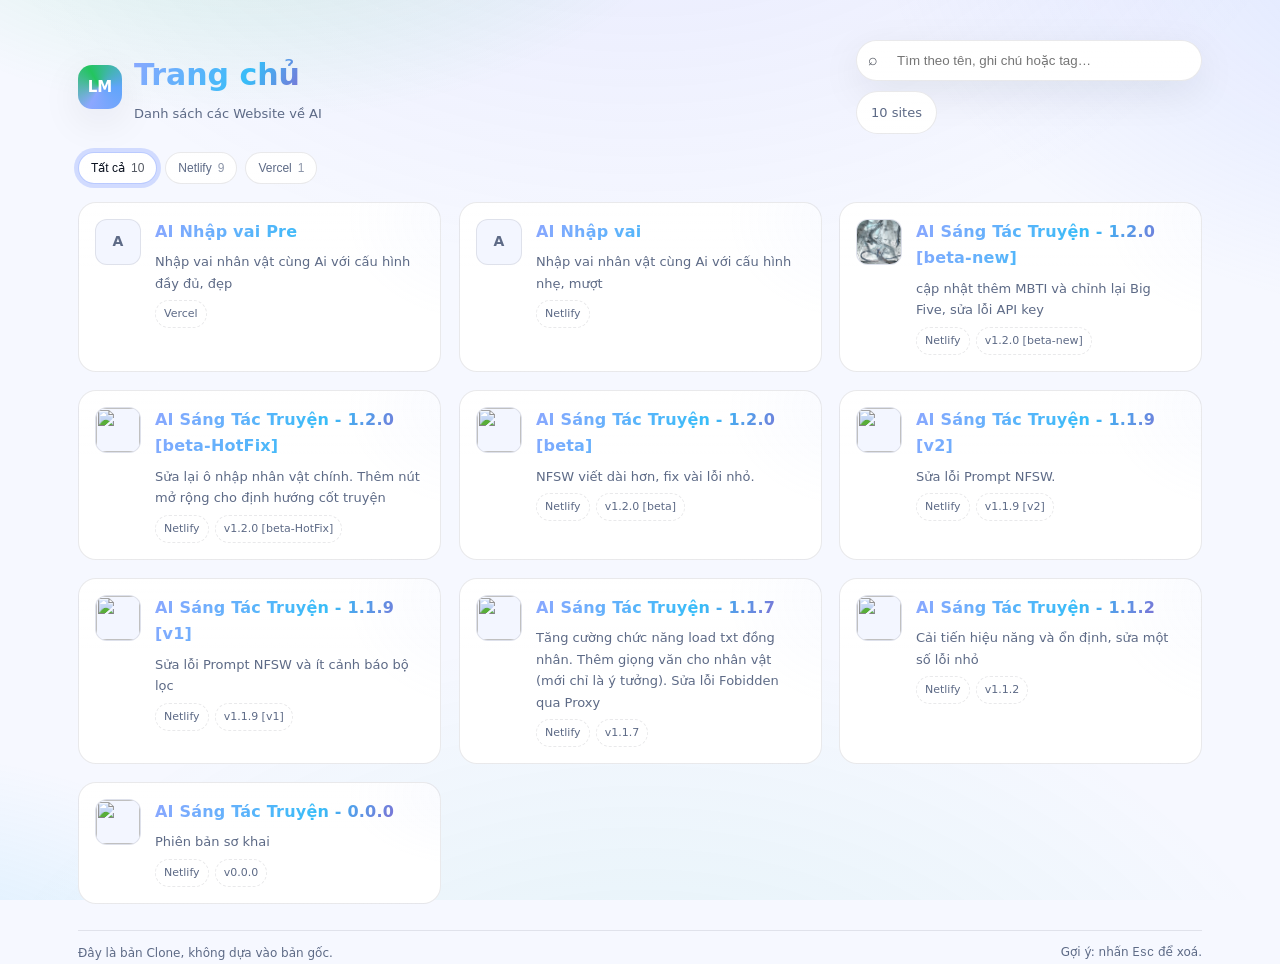
==== index.html @ 20a3efef "up" ====
<!doctype html>
<html lang="vi">

<head>
  <meta charset="utf-8" />
  <meta name="viewport" content="width=device-width,initial-scale=1" />
  <title>Tổng hợp AI</title>
  <meta name="description" content="Danh sách AI" />
  <link id="site-favicon" rel="icon" href="./assets/favicon.png" type="image/png">
  <meta name="site-favicon" content="">
  <style>
    :root {
      --bg: #070812;
      --panel: #0c0f19;
      --panel-2: #121828;
      --text: #eaf0ff;
      --muted: #9fb0d0;
      --brand: #8ca7ff;
      --ring: rgba(140, 167, 255, .35);
      --card: #0a0f1a;
      --border: rgba(255, 255, 255, .08);
      --shadow: 0 12px 40px rgba(0, 0, 0, .55);
      --radius: 18px;
      --radius-sm: 12px;
      --gap: 18px;
      --font: ui-sans-serif, system-ui, -apple-system, Segoe UI, Roboto, "Helvetica Neue", Arial, "Noto Sans", "Liberation Sans", sans-serif;
      --mono: ui-monospace, SFMono-Regular, Menlo, Monaco, Consolas, "Liberation Mono", monospace;
      --grid: 300px;
      --nebula-1: radial-gradient(1100px 700px at 120% -10%, rgba(140, 167, 255, .18), transparent 60%);
      --nebula-2: radial-gradient(900px 600px at -10% 120%, rgba(56, 189, 248, .16), transparent 55%);
      --nebula-3: radial-gradient(800px 500px at 20% -20%, rgba(34, 197, 94, .14), transparent 60%);
    }

    @media (prefers-color-scheme: light) {
      :root {
        --bg: #f6f8ff;
        --panel: #ffffff;
        --panel-2: #f3f6ff;
        --text: #0b1220;
        --muted: #5d6a86;
        --card: #ffffff;
        --border: rgba(11, 18, 32, .09);
        --shadow: 0 12px 40px rgba(16, 24, 40, .08);
        --nebula-1: radial-gradient(1100px 700px at 120% -10%, rgba(140, 167, 255, .28), transparent 60%);
        --nebula-2: radial-gradient(900px 600px at -10% 120%, rgba(56, 189, 248, .22), transparent 55%);
        --nebula-3: radial-gradient(800px 500px at 20% -20%, rgba(34, 197, 94, .20), transparent 60%);
      }
    }

    * {
      box-sizing: border-box
    }

    html,
    body {
      height: 100%
    }

    body {
      margin: 0;
      font: 15px/1.65 var(--font);
      color: var(--text);
      background: var(--bg);
      overflow-x: hidden;
    }

    /* ======= Nebulae background ======= */
    .bg {
      position: fixed;
      inset: 0;
      z-index: -2;
      background:
        var(--nebula-1),
        var(--nebula-2),
        var(--nebula-3),
        radial-gradient(1200px 900px at 50% -30%, rgba(99, 102, 241, .12), transparent 60%),
        radial-gradient(1200px 900px at 50% 130%, rgba(20, 184, 166, .10), transparent 60%);
      animation: drift 26s ease-in-out infinite alternate;
      will-change: background-position;
    }

    @keyframes drift {
      0% {
        background-position: 0 0, 0 0, 0 0, 0 0, 0 0
      }

      100% {
        background-position: 30px -40px, -45px 30px, 25px 20px, 15px -15px, -20px 10px
      }
    }

    /* Subtle starfield canvas */
    canvas#nebula-canvas {
      position: fixed;
      inset: 0;
      z-index: -1;
      pointer-events: none;
      opacity: .5;
      /* có thể 0.4–0.6 */
      mix-blend-mode: screen;
      /* Không dùng blur/drop-shadow để tránh lag */
    }

    @media (prefers-reduced-motion: reduce) {
      .bg {
        animation: none
      }

      canvas#nebula-canvas {
        display: none
      }
    }

    .wrap {
      max-width: 1160px;
      margin: 40px auto;
      padding: 0 18px
    }

    header {
      display: flex;
      align-items: center;
      justify-content: space-between;
      gap: 16px;
      margin-bottom: 18px
    }

    .brand {
      display: flex;
      align-items: center;
      gap: 12px;
      text-decoration: none;
      color: inherit
    }

    .logo {
      width: 44px;
      height: 44px;
      border-radius: 14px;
      background:
        conic-gradient(from 210deg, #8ca7ff, #22c55e, #60a5fa, #8ca7ff);
      display: grid;
      place-items: center;
      color: #fff;
      font-weight: 800;
      box-shadow: var(--shadow);
    }

    h1 {
      margin: 0;
      font-size: clamp(20px, 3vw, 30px)
    }

    .sub {
      color: var(--muted);
      margin-top: 4px;
      font-size: 13px
    }

    .tools {
      display: flex;
      gap: 10px;
      flex-wrap: wrap;
      align-items: center
    }

    .search {
      position: relative;
      flex: 1 1 380px;
      min-width: 220px
    }

    .search input {
      width: 100%;
      padding: 12px 44px 12px 40px;
      border-radius: 999px;
      border: 1px solid var(--border);
      background: linear-gradient(180deg, rgba(255, 255, 255, .03), transparent), var(--panel);
      color: var(--text);
      outline: none;
      box-shadow: 0 1px 0 rgba(255, 255, 255, .03) inset, var(--shadow)
    }

    .search input:focus {
      border-color: var(--brand);
      box-shadow: 0 0 0 6px var(--ring), var(--shadow)
    }

    .search .ico {
      position: absolute;
      left: 12px;
      top: 50%;
      transform: translateY(-50%);
      opacity: .7;
      font-size: 16px;
      font-family: var(--mono)
    }

    .chip {
      padding: 10px 14px;
      border-radius: 999px;
      border: 1px solid var(--border);
      background: linear-gradient(180deg, rgba(255, 255, 255, .02), transparent), var(--panel);
      color: var(--muted);
      font-size: 13px;
      white-space: nowrap;
      backdrop-filter: blur(6px);
    }

    /* Tag filter bar */
    .tags {
      display: flex;
      gap: 8px;
      flex-wrap: wrap;
      margin-top: 8px
    }

    .tag {
      padding: 8px 12px;
      border-radius: 9999px;
      border: 1px solid var(--border);
      cursor: pointer;
      background: linear-gradient(180deg, rgba(255, 255, 255, .02), transparent), var(--panel);
      color: var(--muted);
      font-size: 12px;
      user-select: none;
      transition: all .18s;
    }

    .tag.active {
      color: var(--text);
      border-color: rgba(140, 167, 255, .6);
      box-shadow: 0 0 0 4px var(--ring)
    }

    .tag .count {
      opacity: .7;
      margin-left: 6px;
      font-variant-numeric: tabular-nums
    }

    .grid {
      display: grid;
      grid-template-columns: repeat(auto-fill, minmax(var(--grid), 1fr));
      gap: var(--gap);
      margin-top: 18px
    }

    .card {
      position: relative;
      display: flex;
      gap: 14px;
      align-items: flex-start;
      padding: 16px;
      text-decoration: none;
      color: inherit;
      cursor: pointer;
      background:
        linear-gradient(180deg, rgba(255, 255, 255, .03), transparent 40%),
        radial-gradient(60% 100% at 110% 10%, rgba(140, 167, 255, .06), transparent 60%),
        var(--card);
      border: 1px solid var(--border);
      border-radius: var(--radius);
      box-shadow: none;
      transition: transform .18s, box-shadow .18s, border-color .18s;
      overflow: hidden;
      will-change: transform;
    }

    .card:hover {
      transform: translateY(-4px) scale(1.012);
      border-color: rgba(140, 167, 255, .5);
      box-shadow: var(--shadow)
    }

    .card:focus-visible {
      outline: none;
      box-shadow: 0 0 0 8px var(--ring), var(--shadow)
    }

    .card::before {
      content: "";
      position: absolute;
      inset: -1px;
      border-radius: calc(var(--radius)+1px);
      padding: 1px;
      background: linear-gradient(120deg, rgba(140, 167, 255, .6), rgba(34, 197, 94, .4), rgba(99, 102, 241, .5)) border-box;
      -webkit-mask: linear-gradient(#000 0 0) padding-box, linear-gradient(#000 0 0);
      -webkit-mask-composite: xor;
      mask-composite: exclude;
      opacity: 0;
      transition: opacity .25s
    }

    .card:hover::before {
      opacity: .55
    }

    .fav {
      width: 46px;
      height: 46px;
      border-radius: 12px;
      background: var(--panel-2);
      display: grid;
      place-items: center;
      flex: 0 0 auto;
      overflow: hidden;
      border: 1px solid var(--border)
    }

    .fav img {
      width: 100%;
      height: 100%;
      object-fit: cover;
      display: block
    }

    .fav .placeholder {
      font-weight: 800;
      font-size: 14px;
      color: var(--muted)
    }

    .meta {
      flex: 1;
      min-width: 0
    }

    .title {
      margin: 0 0 6px 0;
      font-size: 16px;
      font-weight: 800;
      letter-spacing: .2px
    }

    .title mark {
      background: transparent;
      color: inherit;
      position: relative
    }

    .title mark::after {
      content: "";
      position: absolute;
      left: 0;
      right: 0;
      bottom: 2px;
      height: 10px;
      border-radius: 6px;
      background: rgba(140, 167, 255, .22);
      z-index: -1
    }

    .note {
      font-size: 13px;
      color: var(--muted);
      margin-bottom: 6px
    }

    .badges {
      display: flex;
      gap: 6px;
      flex-wrap: wrap
    }

    .badge {
      font-size: 11px;
      color: var(--muted);
      border: 1px dashed var(--border);
      padding: 4px 8px;
      border-radius: 999px
    }

    .nebula-text {
      background: linear-gradient(120deg, #8ca7ff, #38bdf8, #c522af, #60a5fa, #8ca7ff);
      background-size: 240% 240%;
      -webkit-background-clip: text;
      -webkit-text-fill-color: transparent;
      animation: nebulaShift 10s ease-in-out infinite alternate;
      /* chậm hơn */
    }

    @media (prefers-reduced-motion: reduce) {
      .nebula-text {
        animation: none;
      }
    }

    @keyframes nebulaShift {
      0% {
        background-position: 0% 50%;
      }

      50% {
        background-position: 100% 50%;
      }

      100% {
        background-position: 0% 50%;
      }
    }

    .actions {
      display: flex;
      gap: 8px;
      margin-left: auto;
      flex: 0 0 auto
    }

    .btn {
      display: inline-grid;
      place-items: center;
      width: 30px;
      height: 30px;
      border-radius: 10px;
      border: 1px solid var(--border);
      background: var(--panel);
      cursor: pointer;
      transition: all .18s;
      color: var(--muted)
    }

    .btn:hover {
      border-color: rgba(140, 167, 255, .5);
      color: var(--text)
    }

    .footer {
      margin-top: 26px;
      padding-top: 12px;
      display: flex;
      justify-content: space-between;
      align-items: center;
      gap: 10px;
      color: var(--muted);
      font-size: 12px;
      border-top: 1px solid var(--border)
    }

    #raw-links {
      display: none
    }

    .empty {
      text-align: center;
      color: var(--muted);
      padding: 40px 10px;
      border: 1px dashed var(--border);
      border-radius: var(--radius-sm);
      display: none
    }

    a,
    button,
    input {
      -webkit-tap-highlight-color: transparent
    }
  </style>
</head>

<body>
  <!-- Nebulae background -->
  <div class="bg" aria-hidden="true"></div>
  <canvas id="nebula-canvas" aria-hidden="true"></canvas>

  <div class="wrap">
    <header>
      <a class="brand" href="#" aria-label="Trang chủ" data-icon="https://i.postimg.cc/6p7L5CDs/main.png">
        <div class="logo" aria-hidden="true">AI</div>
        <div>
          <h1 class="nebula-text">Trang chủ</h1>
          <div class="sub">Danh sách các Website về AI</div>
        </div>
      </a>
      <div style="flex:1"></div>
      <div class="tools">
        <div class="search">
          <span class="ico">⌕</span>
          <input id="q" type="search" placeholder="Tìm theo tên, ghi chú hoặc tag…" autocomplete="off" />
        </div>
        <div class="chip" id="count">0 site</div>
      </div>
    </header>

    <div class="tags" id="tagbar" aria-label="Bộ lọc theo tag"></div>

    <section id="cards" class="grid" aria-live="polite"></section>
    <div id="empty" class="empty">Không tìm thấy kết quả phù hợp.</div>

    <div class="footer">
      <div>Đây là bản Clone, không dựa vào bản gốc.</div>
      <div>Gợi ý: nhấn <span style="font-family:var(--mono)">Esc</span> để xoá.</div>
    </div>

    <!-- NGUỒN DỮ LIỆU: thêm link tại đây. Ghi chú tùy chỉnh bằng data-note -->
    <ul id="raw-links">
      <li>
        <a href="./offline_sites/role-verse.vercel.app/role-verse.vercel.app/index.html"
          data-note="Nhập vai nhân vật cùng Ai với cấu hình đầy đủ, đẹp"
          data-icon="https://i.postimg.cc/Rh4Fr0rx/z6715421803152-da37eaa2f76944a1397bb679b27802dc.jpg">
          AI Nhập vai Pre
        </a>
      </li>
      <li>
        <a href="./offline_sites/role-verse-lite-chester.netlify.app/role-verse-lite-chester.netlify.app/index.html"
          data-note="Nhập vai nhân vật cùng Ai với cấu hình nhẹ, mượt"
          data-icon="https://i.postimg.cc/Rh4Fr0rx/z6715421803152-da37eaa2f76944a1397bb679b27802dc.jpg">
          AI Nhập vai
        </a>
      </li>
      <li>
        <a href="./offline_sites/[1.2.0-beta-new].ai-sang-tac-truyen-120beta.netlify.app/ai-sang-tac-truyen-120beta.netlify.app/index.html"
          data-note="cập nhật thêm MBTI và chỉnh lại Big Five, sửa lỗi API key"
          data-icon="./offline_sites/[1.2.0-beta-new].ai-sang-tac-truyen-120beta.netlify.app/ntk918.github.io/my-images/dragon_light.webp">
          AI Sáng Tác Truyện - 1.2.0 [beta-new]
        </a>
      </li>
      <li>
        <a href="./offline_sites/[1.2.0-beta-fix].ai-sang-tac-truyen-120beta.netlify.app/ai-sang-tac-truyen-120beta.netlify.app/index.html"
          data-note="Sửa lại ô nhập nhân vật chính. Thêm nút mở rộng cho định hướng cốt truyện"
          data-icon="./offline_sites/[1.2.0-beta-fix].ai-sang-tac-truyen-120beta.netlify.app/ntk918.github.io/my-images/dragon_light.webp">
          AI Sáng Tác Truyện - 1.2.0 [beta-HotFix]
        </a>
      </li>
      <li>
        <a href="./offline_sites/[1.2.0-beta].ai-sang-tac-truyen-120beta.netlify.app/ai-sang-tac-truyen-120beta.netlify.app/index.html"
          data-note="NFSW viết dài hơn, fix vài lỗi nhỏ."
          data-icon="./offline_sites/[1.2.0-beta].ai-sang-tac-truyen-120beta.netlify.app/ntk918.github.io/my-images/dragon_light.webp">
          AI Sáng Tác Truyện - 1.2.0 [beta]
        </a>
      </li>
      <li>
        <a href="./offline_sites/[1.1.9.v2].ai-sang-tac-truyen.netlify.app/ai-sang-tac-truyen.netlify.app/index.html"
          data-note="Sửa lỗi Prompt NFSW."
          data-icon="./offline_sites/[1.1.9.v2].ai-sang-tac-truyen.netlify.app/ntk918.github.io/my-images/dragon_light.webp">
          AI Sáng Tác Truyện - 1.1.9 [v2]
        </a>
      </li>
      <li>
        <a href="./offline_sites/[1.1.9.v1].ai-sang-tac-truyen-v1.netlify.app/ai-sang-tac-truyen-v1.netlify.app/index.html"
          data-note="Sửa lỗi Prompt NFSW và ít cảnh báo bộ lọc"
          data-icon="./offline_sites/[1.1.9.v1].ai-sang-tac-truyen-v1.netlify.app/ntk918.github.io/my-images/dragon_light.webp">
          AI Sáng Tác Truyện - 1.1.9 [v1]
        </a>
      </li>
      <li>
        <a href="./offline_sites/[1.1.7].ai-sang-tac-truyen-ver117.netlify.app/ai-sang-tac-truyen-ver117.netlify.app/index.html"
          data-note="Tăng cường chức năng load txt đồng nhân. Thêm giọng văn cho nhân vật (mới chỉ là ý tưởng). Sửa lỗi Fobidden qua Proxy"
          data-icon="./offline_sites/[1.1.7].ai-sang-tac-truyen-ver117.netlify.app/ntk918.github.io/my-images/dragon_light.webp">
          AI Sáng Tác Truyện - 1.1.7
        </a>
      </li>
      <li>
        <a href="./offline_sites/[1.1.2].ai-sang-tac-truyen-ver-cu.netlify.app/ai-sang-tac-truyen-ver-cu.netlify.app/index.html"
          data-note="Cải tiến hiệu năng và ổn định, sửa một số lỗi nhỏ"
          data-icon="./offline_sites/[1.1.2].ai-sang-tac-truyen-ver-cu.netlify.app/ntk918.github.io/my-images/dragon_light.webp">
          AI Sáng Tác Truyện - 1.1.2
        </a>
      </li>
      <li>
        <a href="./offline_sites/[0.0.0].ai-sang-tac-truyen-ver000.netlify.app/ai-sang-tac-truyen-ver000.netlify.app/index.html"
          data-note="Phiên bản sơ khai"
          data-icon="./offline_sites/[0.0.0].ai-sang-tac-truyen-ver000.netlify.app/ntk918.github.io/my-images/dragon_light.webp">
          AI Sáng Tác Truyện - 0.0.0
        </a>
      </li>
    </ul>
  </div>

  <script>
    (function () {
      const $ = (s, d = document) => d.querySelector(s);
      const $$ = (s, d = document) => Array.from(d.querySelectorAll(s));
      const raw = $$('#raw-links a');
      const cards = $('#cards');
      const q = $('#q');
      const chip = $('#count');
      const empty = $('#empty');
      const tagbar = $('#tagbar');

      // ===== Starfield (ultra-light, fade in/out + respawn) =====
      const canvas = document.getElementById('nebula-canvas');
      const ctx = canvas.getContext('2d', { alpha: true });

      // Tùy chỉnh nhanh
      const STAR_MAX_COUNT = 70;         // tổng số sao (40–100 là hợp lý)
      const TARGET_FPS = 30;             // throttling về ~30fps
      const DPR_CLAMP = 1.0;             // để 1.0 cho nhẹ; tăng 1.5–2.0 nếu muốn sắc nét hơn
      const LIFE_MIN = 2.2;              // giây
      const LIFE_MAX = 5.0;              // giây
      const R_MIN = 0.4;                 // bán kính
      const R_MAX = 1.1;
      const TWINKLE_MIN = 0.3;           // biên độ nhấp nháy (0..1)
      const TWINKLE_MAX = 0.65;
      const MOVE_SPEED = 0.02;           // px/ms (rất nhỏ để gần như đứng yên)

      let stars = [];
      let rafId = null;
      let lastTs = 0;
      let paused = false;

      function rand(a, b) { return a + Math.random() * (b - a); }

      function makeStar(w, h) {
        // khởi tạo 1 sao với vòng đời fade in/out
        const life = rand(LIFE_MIN, LIFE_MAX) * 1000; // ms
        return {
          x: Math.random() * w,
          y: Math.random() * h,
          r: rand(R_MIN, R_MAX),
          // twinkle: modulate alpha nhẹ nhàng
          twA: rand(TWINKLE_MIN, TWINKLE_MAX),
          twW: rand(0.0012, 0.0024),   // tần số nhấp nháy (rad/ms)
          twP: Math.random() * Math.PI * 2, // pha ban đầu
          // life cycle
          t: rand(0, life), // tiến độ ngẫu nhiên để không đồng bộ
          life,
          // chuyển động rất chậm để tạo cảm giác hô hấp
          vx: rand(-MOVE_SPEED, MOVE_SPEED),
          vy: rand(-MOVE_SPEED, MOVE_SPEED),
        };
      }
      function resizeCanvas() {
        const dpr = Math.min(DPR_CLAMP, (window.devicePixelRatio || 1));
        const w = Math.floor(innerWidth);
        const h = Math.floor(innerHeight);
        canvas.width = Math.max(1, Math.floor(w * dpr));
        canvas.height = Math.max(1, Math.floor(h * dpr));
        canvas.style.width = w + 'px';
        canvas.style.height = h + 'px';
        ctx.setTransform(dpr, 0, 0, dpr, 0, 0);

        // tái tạo dàn sao với số lượng dựa theo diện tích (nhưng clamp tối đa)
        const area = w * h;
        const target = Math.min(STAR_MAX_COUNT, Math.max(20, Math.round(area / 45000)));
        stars = Array.from({ length: target }, () => makeStar(w, h));
      }

      function drawFrame(ts) {
        if (paused) return;
        if (!lastTs) lastTs = ts;
        const dt = ts - lastTs;

        // throttling ~30 FPS
        if (dt < (1000 / TARGET_FPS)) {
          rafId = requestAnimationFrame(drawFrame);
          return;
        }
        lastTs = ts;

        const w = canvas.clientWidth || innerWidth;
        const h = canvas.clientHeight || innerHeight;

        // clear nhẹ
        ctx.clearRect(0, 0, w, h);

        // vẽ theo batch để tránh long loop blocking
        for (let i = 0; i < stars.length; i++) {
          const s = stars[i];

          // update vòng đời & twinkle
          s.t += dt;
          if (s.t >= s.life) {
            stars[i] = makeStar(w, h);       // respawn
            continue;
          }
          const life01 = s.t / s.life;       // 0..1
          // fade in 30% đầu, fade out 30% cuối
          let fade = 1.0;
          if (life01 < 0.3) fade = life01 / 0.3;
          else if (life01 > 0.7) fade = (1 - life01) / 0.3;

          // nhấp nháy nhẹ
          const tw = (Math.sin(s.twP + ts * s.twW) + 1) * 0.5; // 0..1
          const twMix = 0.6 + s.twA * (tw - 0.5);              // khoảng ~0.3..0.9

          // alpha tổng hợp (nhỏ để mờ, tránh gắt)
          const alpha = Math.max(0, Math.min(1, 0.18 + 0.65 * fade * twMix));
          ctx.globalAlpha = alpha;

          // update di chuyển chậm (wrap-around biên)
          s.x += s.vx * dt;
          s.y += s.vy * dt;
          if (s.x < -2) s.x = w + 2; else if (s.x > w + 2) s.x = -2;
          if (s.y < -2) s.y = h + 2; else if (s.y > h + 2) s.y = -2;

          // vẽ
          ctx.beginPath();
          ctx.arc(s.x, s.y, s.r, 0, Math.PI * 2);
          ctx.fillStyle = '#bcd3ff'; // giữ 1 màu để rẻ
          ctx.fill();
        }

        ctx.globalAlpha = 1;
        rafId = requestAnimationFrame(drawFrame);
      }

      // pause khi tab ẩn để tiết kiệm CPU/GPU
      document.addEventListener('visibilitychange', () => {
        if (document.hidden) {
          paused = true;
          if (rafId) cancelAnimationFrame(rafId);
          rafId = null;
        } else {
          paused = false;
          lastTs = 0;
          rafId = requestAnimationFrame(drawFrame);
        }
      });

      // tôn trọng reduce-motion: vẽ tĩnh 1 frame
      const prefersReduced = window.matchMedia && window.matchMedia('(prefers-reduced-motion: reduce)').matches;

      resizeCanvas();
      window.addEventListener('resize', resizeCanvas, { passive: true });

      if (!prefersReduced) {
        rafId = requestAnimationFrame(drawFrame);
      } else {
        // chỉ render 1 lần tĩnh
        const w = canvas.clientWidth || innerWidth;
        const h = canvas.clientHeight || innerHeight;
        ctx.clearRect(0, 0, w, h);
        for (const s of stars) {
          ctx.globalAlpha = 0.25;
          ctx.beginPath();
          ctx.arc(s.x, s.y, s.r, 0, Math.PI * 2);
          ctx.fillStyle = '#bcd3ff';
          ctx.fill();
        }
        ctx.globalAlpha = 1;
      }

      // ===== Utilities =====
      const norm = s => (s || '').toLowerCase().normalize('NFKD').replace(/[\u0300-\u036f]/g, '');
      const LS_KEY = 'nebulae_notes_v1';

      const notesStore = {
        _map: (() => { try { return JSON.parse(localStorage.getItem(LS_KEY) || '{}'); } catch { return {}; } })(),
        get(href, fallback) { return this._map[href] ?? fallback ?? ''; },
        set(href, note) { this._map[href] = note; localStorage.setItem(LS_KEY, JSON.stringify(this._map)); }
      };

      const makeLetterIcon = letter => {
        const div = document.createElement('div');
        div.className = 'placeholder';
        div.textContent = (letter || '★').toUpperCase();
        return div;
      };

      function guessFavicon(href) {
        try {
          const u = new URL(href, location.href);
          // strip index.html and keep folder
          let p = u.pathname.replace(/index\.html?$/i, '');
          if (!p.endsWith('/')) p += '/';
          // Look for favicon.ico within the same snapshot folder
          return p + 'favicon.ico';
        } catch (e) { return null; }
      }

      function extractVersion(title) {
        const m = title.match(/-\s*([0-9]+(?:\.[0-9]+)*)(?:\s*(\[[^\]]+\]))?$/);
        if (!m) return null;
        return m[1] + (m[2] ? ' ' + m[2] : '');
      }

      // ===== Build data =====
      const data = raw.map((a, i) => {
        const href = a.getAttribute('href');
        const title = (a.textContent || '').trim().replace(/\s+/g, ' ');
        const noteDefault = a.getAttribute('data-note') || '';
        const note = notesStore.get(href, noteDefault);
        const ver = extractVersion(title);
        const icon = a.getAttribute('data-icon') || '';
        const tags = [];
        if (/netlify/i.test(href) || /netlify/i.test(title)) tags.push('Netlify');
        if (/github/i.test(href)) tags.push('GitHub Pages');
        if (/vercel/i.test(href)) tags.push('Vercel');
        if (ver) tags.push('v' + ver.replace(/^v/i, ''));

        const titleNorm = norm(title);
        const noteNorm = norm(note);
        const tagsNorm = tags.map(t => norm(t));

        return { href, title, note, tags, ver, icon, titleNorm, noteNorm, tagsNorm, idx: i };
      });

      // ===== Tag bar =====
      const allTags = Array.from(new Set(data.flatMap(d => d.tags))).sort((a, b) => a.localeCompare(b, 'vi'));
      let activeTag = null;

      // 👉 Chỉ dùng các provider, loại toàn bộ tag phiên bản (bắt đầu bằng "v" + số)
      const providerWhitelist = ['Netlify', 'GitHub Pages', 'Vercel'];
      let displayTags = allTags.filter(t => !/^v\d/i.test(t));                // bỏ version
      const whitelisted = displayTags.filter(t => providerWhitelist.includes(t));
      // nếu tìm được trong whitelist thì chỉ hiển thị whitelist; nếu không thì dùng displayTags (đã loại version)
      displayTags = whitelisted.length ? providerWhitelist.filter(p => whitelisted.includes(p)) : displayTags;

      function renderTags() {
        tagbar.innerHTML = '';
        const frag = document.createDocumentFragment();

        // Nút "Tất cả" — mặc định ACTIVE
        const btnAll = document.createElement('button');
        btnAll.type = 'button';
        btnAll.className = 'tag active';
        btnAll.textContent = 'Tất cả';
        const cAll = document.createElement('span'); cAll.className = 'count'; cAll.textContent = data.length;
        btnAll.appendChild(cAll);
        btnAll.addEventListener('click', () => {
          activeTag = null;
          // reset trạng thái active
          $$('.tag', tagbar).forEach(t => t.classList.remove('active'));
          btnAll.classList.add('active');
          applyFilter();
        });
        frag.appendChild(btnAll);

        // Chỉ render provider (đã loại version)
        displayTags.forEach(t => {
          const count = data.filter(d => d.tags.includes(t)).length;
          const el = document.createElement('button');
          el.type = 'button';
          el.className = 'tag';
          el.textContent = t;
          const c = document.createElement('span'); c.className = 'count'; c.textContent = count;
          el.appendChild(c);

          el.addEventListener('click', () => {
            if (activeTag === t) {
              // bấm lại cùng tag -> về "Tất cả"
              btnAll.click();
              return;
            }
            // chọn tag mới -> chỉ 1 tag active
            activeTag = t;
            $$('.tag', tagbar).forEach(x => x.classList.remove('active'));
            el.classList.add('active');
            applyFilter();
          });

          frag.appendChild(el);
        });

        tagbar.appendChild(frag);
      }
      renderTags();


      // ===== Render cards =====
      const lazyIcos = new IntersectionObserver(entries => {
        entries.forEach(e => {
          if (e.isIntersecting) {
            const img = e.target;
            img.src = img.dataset.src;
            lazyIcos.unobserve(img);
          }
        });
      }, { rootMargin: '200px' });

      function highlight(text, kw) {
        if (!kw) return text;
        const i = norm(text).indexOf(kw);
        if (i < 0) return text;
        const realSlice = (src, start, len) => {
          let cur = 0, out = '';
          for (const ch of src) {
            if (cur >= start && cur < start + len) out += ch;
            cur++;
            if (cur >= start + len) break;
          }
          return out;
        };
        // Approx fallback: just split by length (safe enough for most cases here)
        return text.slice(0, i) + '<mark>' + text.slice(i, i + kw.length) + '</mark>' + text.slice(i + kw.length);
      }
      function renderChunked(items, kw = '') {
        cards.innerHTML = '';
        if (!items.length) {
          empty.style.display = 'block'; chip.textContent = '0 site'; return;
        }
        empty.style.display = 'none';
        chip.textContent = items.length + (items.length > 1 ? ' sites' : ' site');

        const BATCH = 48;           // tuỳ ý 32–64
        let i = 0;
        function step() {
          const frag = document.createDocumentFragment();
          for (let c = 0; c < BATCH && i < items.length; c++, i++) {
            frag.appendChild(buildCard(items[i], kw)); // tách build DOM 1 card riêng
          }
          cards.appendChild(frag);
          if (i < items.length) requestAnimationFrame(step);
          else setupKeyboardNav(); // gọi lại khi xong
        }
        requestAnimationFrame(step);
      }

      function generateStaticPreview(src, w = 46, h = 46) {
        return new Promise((resolve, reject) => {
          const img = new Image();
          // Với file local cùng origin thì OK; nếu khác origin, có thể bỏ dòng dưới
          img.crossOrigin = 'anonymous';
          img.onload = () => {
            try {
              const canvas = document.createElement('canvas');
              canvas.width = w; canvas.height = h;
              const ctx = canvas.getContext('2d');
              // object-fit: cover
              const r = Math.max(w / img.naturalWidth, h / img.naturalHeight);
              const nw = img.naturalWidth * r, nh = img.naturalHeight * r;
              const dx = (w - nw) / 2, dy = (h - nh) / 2;
              ctx.clearRect(0, 0, w, h);
              ctx.drawImage(img, dx, dy, nw, nh);
              resolve(canvas.toDataURL('image/png'));
            } catch (e) { reject(e); }
          };
          img.onerror = reject;
          img.src = src;
        });
      }

      function buildCard(item, kw) {
        const card = document.createElement('a');
        card.className = 'card';
        card.href = item.href; card.rel = 'nofollow'; card.draggable = false;

        const fav = document.createElement('div');
        fav.className = 'fav';

        const ico = document.createElement('img');
        ico.alt = '';
        ico.decoding = 'async';
        ico.loading = 'lazy';

        // Nguồn icon: ưu tiên data-icon, fallback favicon snapshot
        const customIcon = item.icon || '';
        const guess = customIcon || guessFavicon(item.href) || '';

        // Nhận diện file có thể động
        const looksAnimated = /\.(gif|webp)$/i.test(guess);

        if (guess) {
          if (looksAnimated) {
            // Hiển thị tạm chữ cái trong lúc tạo thumbnail
            fav.appendChild(makeLetterIcon(item.title?.[0]));

            generateStaticPreview(guess, 46, 46)
              .then(staticUrl => {
                // Lúc này có thumbnail tĩnh, thay vào IMG
                fav.innerHTML = '';
                ico.src = staticUrl;
                ico.dataset.static = staticUrl;
                ico.dataset.animated = guess;
                fav.appendChild(ico);

                // Chỉ chạy động khi hover card
                card.addEventListener('mouseenter', () => {
                  if (ico.dataset.animated) ico.src = ico.dataset.animated;
                });
                card.addEventListener('mouseleave', () => {
                  if (ico.dataset.static) ico.src = ico.dataset.static;
                });
              })
              .catch(() => {
                // Nếu tạo thumbnail lỗi -> dùng ảnh gốc (có thể động)
                fav.innerHTML = '';
                ico.src = guess;
                fav.appendChild(ico);
              });
          } else {
            ico.src = guess;
            ico.onerror = () => {
              fav.innerHTML = '';
              fav.appendChild(makeLetterIcon(item.title?.[0]));
            };
            fav.appendChild(ico);
          }
        } else {
          fav.appendChild(makeLetterIcon(item.title?.[0]));
        }

        const meta = document.createElement('div'); meta.className = 'meta';
        const h = document.createElement('h3'); h.className = 'title nebula-text';
        h.innerHTML = highlight(item.title || 'Không tiêu đề', kw);

        const note = document.createElement('div'); note.className = 'note';
        if (item.note) note.textContent = item.note;

        const badges = document.createElement('div'); badges.className = 'badges';
        (item.tags || []).forEach(t => {
          const b = document.createElement('span'); b.className = 'badge'; b.textContent = t;
          badges.appendChild(b);
        });

        meta.appendChild(h);
        if (item.note) meta.appendChild(note);
        meta.appendChild(badges);

        card.appendChild(fav);
        card.appendChild(meta);
        return card;
      }

      function setupKeyboardNav() {
        const links = $$('#cards .card');
        let idx = -1;
        function focusAt(i) { if (i < 0 || i >= links.length) return; idx = i; links[idx].focus(); }
        cards.onkeydown = (e) => {
          if (e.key === 'ArrowDown') { e.preventDefault(); focusAt(Math.min(idx + 1, links.length - 1)); }
          if (e.key === 'ArrowUp') { e.preventDefault(); focusAt(Math.max(idx - 1, 0)); }
          if (e.key === 'Enter' && idx >= 0) { links[idx].click(); }
        };
      }
      function render(items, kw = '') {
        cards.innerHTML = '';
        if (!items.length) {
          empty.style.display = 'block';
          chip.textContent = '0 site';
          return;
        }
        empty.style.display = 'none';
        const frag = document.createDocumentFragment();

        items.forEach(item => {
          const card = document.createElement('a');
          card.className = 'card';
          card.href = item.href;
          card.rel = 'nofollow';
          card.draggable = false;

          const fav = document.createElement('div');
          fav.className = 'fav';
          const ico = document.createElement('img');
          ico.alt = '';
          ico.decoding = 'async';
          ico.loading = 'lazy';

          // Nếu có icon tùy chỉnh
          const customIcon = item.icon || '';
          const guess = customIcon || guessFavicon(item.href) || '';
          if (guess) {
            ico.src = guess;
            ico.onerror = () => {
              fav.innerHTML = '';
              fav.appendChild(makeLetterIcon(item.title?.[0]));
            };
            fav.appendChild(ico);
          } else {
            fav.appendChild(makeLetterIcon(item.title?.[0]));
          }

          const meta = document.createElement('div');
          meta.className = 'meta';

          const h = document.createElement('h3');
          h.className = 'title nebula-text';
          h.innerHTML = highlight(item.title || 'Không tiêu đề', kw);

          const note = document.createElement('div');
          note.className = 'note';
          if (item.note) note.textContent = item.note;

          const badges = document.createElement('div');
          badges.className = 'badges';
          (item.tags || []).forEach(t => {
            const b = document.createElement('span');
            b.className = 'badge';
            b.textContent = t;
            badges.appendChild(b);
          });

          // Không còn phần actions, chỉ hiển thị meta và fav
          meta.appendChild(h);
          if (item.note) meta.appendChild(note);
          meta.appendChild(badges);

          card.appendChild(fav);
          card.appendChild(meta);
          frag.appendChild(card);
        });

        cards.appendChild(frag);
        chip.textContent = items.length + (items.length > 1 ? ' sites' : ' site');
      }
      function applyFilter() {
        const kw = norm(q.value);
        let items = data.filter(d => {
          const inKw = !kw || d.titleNorm.includes(kw) || d.noteNorm.includes(kw) || d.tagsNorm.some(t => t.includes(kw));
          const inTag = !activeTag || d.tags.includes(activeTag);
          return inKw && inTag;
        });

        // … phần sort & render giữ nguyên
        items.sort((a, b) => a.idx - b.idx);
        renderChunked(items, kw);
      }

      // Shortcuts
      window.addEventListener('keydown', (e) => {
        if (e.key === '/' && document.activeElement !== q) {
          e.preventDefault(); q.focus(); q.select();
        }
        if (e.key === 'Escape') {
          if (q.value) { q.value = ''; applyFilter(); }
          else q.blur();
        }
      });
      function debounce(fn, ms = 120) {
        let t;
        return (...args) => {
          clearTimeout(t);
          t = setTimeout(() => fn(...args), ms);
        };
      }
      q.addEventListener('input', debounce(applyFilter, 120));

      // First render
      applyFilter();
      const brand = document.querySelector('.brand');
      const logo = brand?.querySelector('.logo');
      if (!brand || !logo) return;

      // Lấy đường dẫn từ data-icon
      const src = brand.getAttribute('data-icon');
      if (!src) return;

      // Xóa chữ cũ, thay bằng ảnh
      logo.innerHTML = '';
      const img = document.createElement('img');
      img.src = src;
      img.alt = 'Logo';
      img.loading = 'lazy';
      img.decoding = 'async';
      img.style.width = '100%';
      img.style.height = '100%';
      img.style.objectFit = 'cover';
      img.style.borderRadius = 'inherit';

      img.onerror = () => { // fallback nếu ảnh lỗi
        logo.textContent = 'LM';
      };

      logo.appendChild(img);
    })();
    (function () {

    })();
    (function () {
      const LINK_ID = 'site-favicon';
      const LS_KEY = 'nebulae_site_favicon_v1';

      function ensureLink() {
        let l = document.getElementById(LINK_ID);
        if (!l) {
          l = document.createElement('link');
          l.id = LINK_ID;
          l.rel = 'icon';
          document.head.appendChild(l);
        }
        return l;
      }

      function guessType(url) {
        const ext = (url.split('?')[0].match(/\.(ico|png|jpg|jpeg|gif|webp|svg)$/i) || [, 'png'])[1].toLowerCase();
        return ({
          ico: 'image/x-icon',
          png: 'image/png',
          jpg: 'image/jpeg',
          jpeg: 'image/jpeg',
          gif: 'image/gif',
          webp: 'image/webp',
          svg: 'image/svg+xml'
        })[ext] || 'image/png';
      }

      function setFav(href) {
        if (!href) return;
        const l = ensureLink();
        l.type = guessType(href);
        l.href = href;
      }

      // Nguồn ưu tiên: ?favicon=... > <meta name="site-favicon"> > localStorage
      const qs = new URLSearchParams(location.search);
      const qIcon = qs.get('favicon');
      const mIcon = (document.querySelector('meta[name="site-favicon"]') || {}).content || '';
      const lsIcon = localStorage.getItem(LS_KEY) || '';

      const src = qIcon || mIcon || lsIcon;
      if (src) setFav(src);

      // API công khai: gọi từ console hoặc code khác
      window.setSiteFavicon = function (href) {
        if (typeof href === 'string' && href.trim()) {
          localStorage.setItem(LS_KEY, href.trim());
          setFav(href.trim());
        }
      };
      window.clearSiteFavicon = function () {
        localStorage.removeItem(LS_KEY);
        // không xoá <link>, chỉ ngừng ghi đè (bạn có thể set lại mặc định nếu muốn)
      };
    })();
    (function () {
      const brand = document.querySelector('.brand');
      const logoIcon = brand?.getAttribute('data-icon');
      if (logoIcon && window.setSiteFavicon) setSiteFavicon(logoIcon);
    })();
  </script>
</body>

</html>
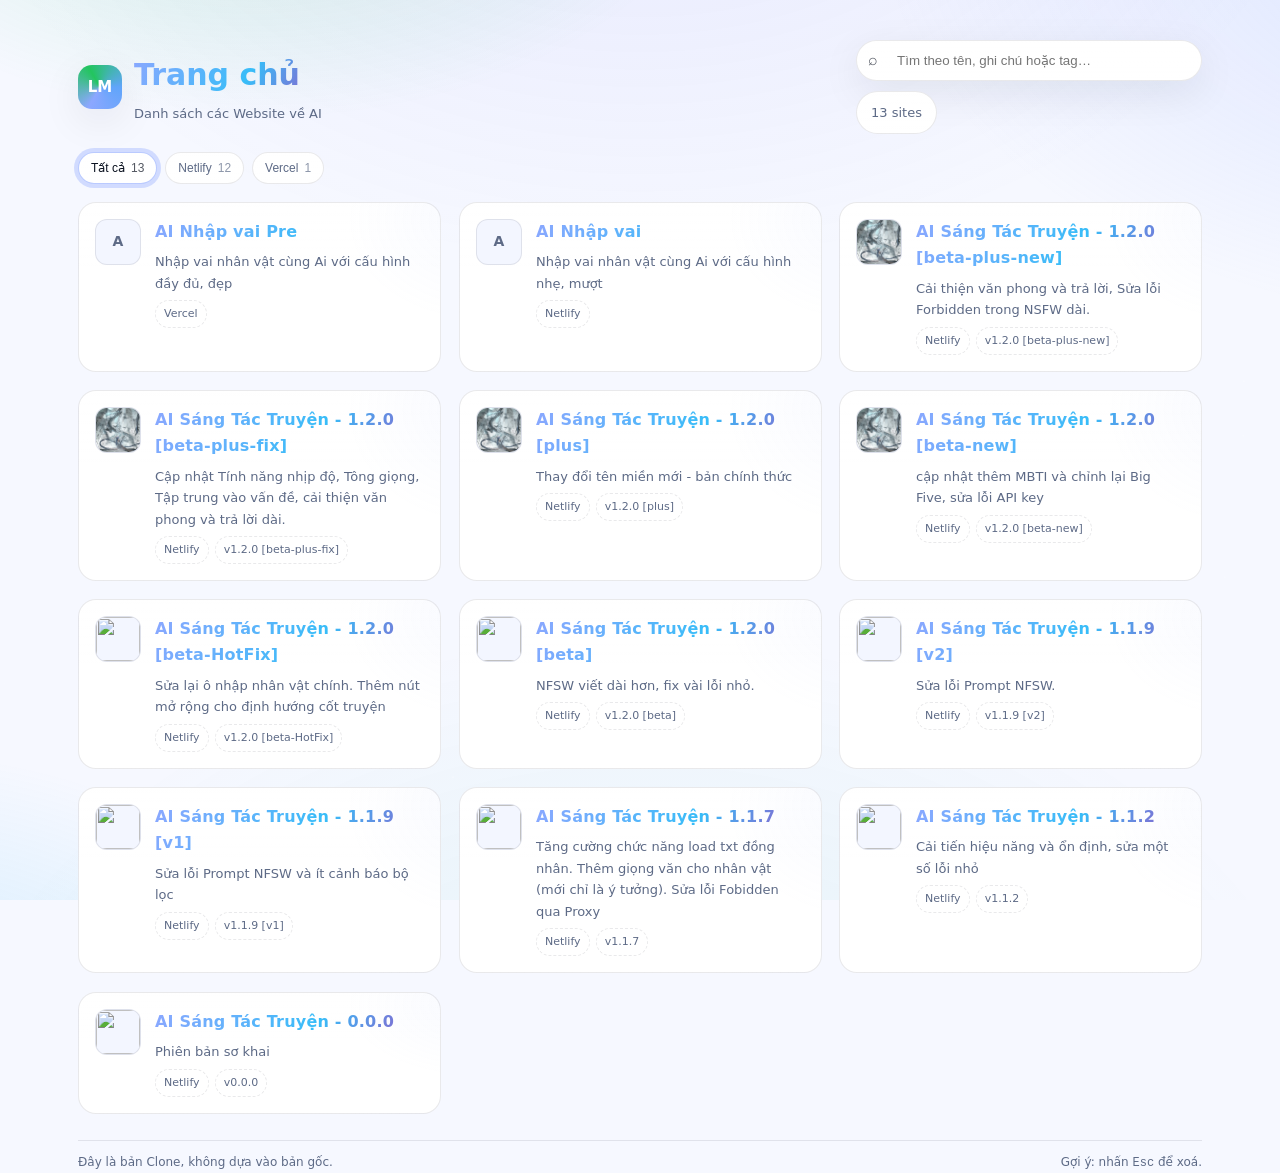
==== commit 1a24c779: "up" ====
--- a/index.html
+++ b/index.html
@@ -506,6 +506,27 @@
           data-note="Nhập vai nhân vật cùng Ai với cấu hình nhẹ, mượt"
           data-icon="https://i.postimg.cc/Rh4Fr0rx/z6715421803152-da37eaa2f76944a1397bb679b27802dc.jpg">
           AI Nhập vai
+        </a>
+      </li>
+      <li>
+        <a href="./offline_sites/[1.2.0-beta-plus-new].ai-sang-tac-truyen-beta.netlify.app/ai-sang-tac-truyen-beta.netlify.app/index.html"
+          data-note="Cải thiện văn phong và trả lời, Sửa lỗi Forbidden trong NSFW dài."
+          data-icon="./offline_sites/[1.2.0-beta-plus-new].ai-sang-tac-truyen-beta.netlify.app/ntk918.github.io/my-images/dragon_light.webp">
+          AI Sáng Tác Truyện - 1.2.0 [beta-plus-new]
+        </a>
+      </li>
+      <li>
+        <a href="./offline_sites/[1.2.0-beta-plus-fix].ai-sang-tac-truyen-beta.netlify.app/ai-sang-tac-truyen-beta.netlify.app/index.html"
+          data-note="Cập nhật Tính năng nhịp độ, Tông giọng, Tập trung vào vấn đề, cải thiện văn phong và trả lời dài."
+          data-icon="./offline_sites/[1.2.0-beta-plus-fix].ai-sang-tac-truyen-beta.netlify.app/ntk918.github.io/my-images/dragon_light.webp">
+          AI Sáng Tác Truyện - 1.2.0 [beta-plus-fix]
+        </a>
+      </li>
+      <li>
+        <a href="./offline_sites/[1.2.0-plus].ai-sang-tac-truyen-plus.netlify.app/ai-sang-tac-truyen-plus.netlify.app/index.html"
+          data-note="Thay đổi tên miền mới - bản chính thức"
+          data-icon="./offline_sites/[1.2.0-plus].ai-sang-tac-truyen-plus.netlify.app/ntk918.github.io/my-images/dragon_light.webp">
+          AI Sáng Tác Truyện - 1.2.0 [plus]
         </a>
       </li>
       <li>
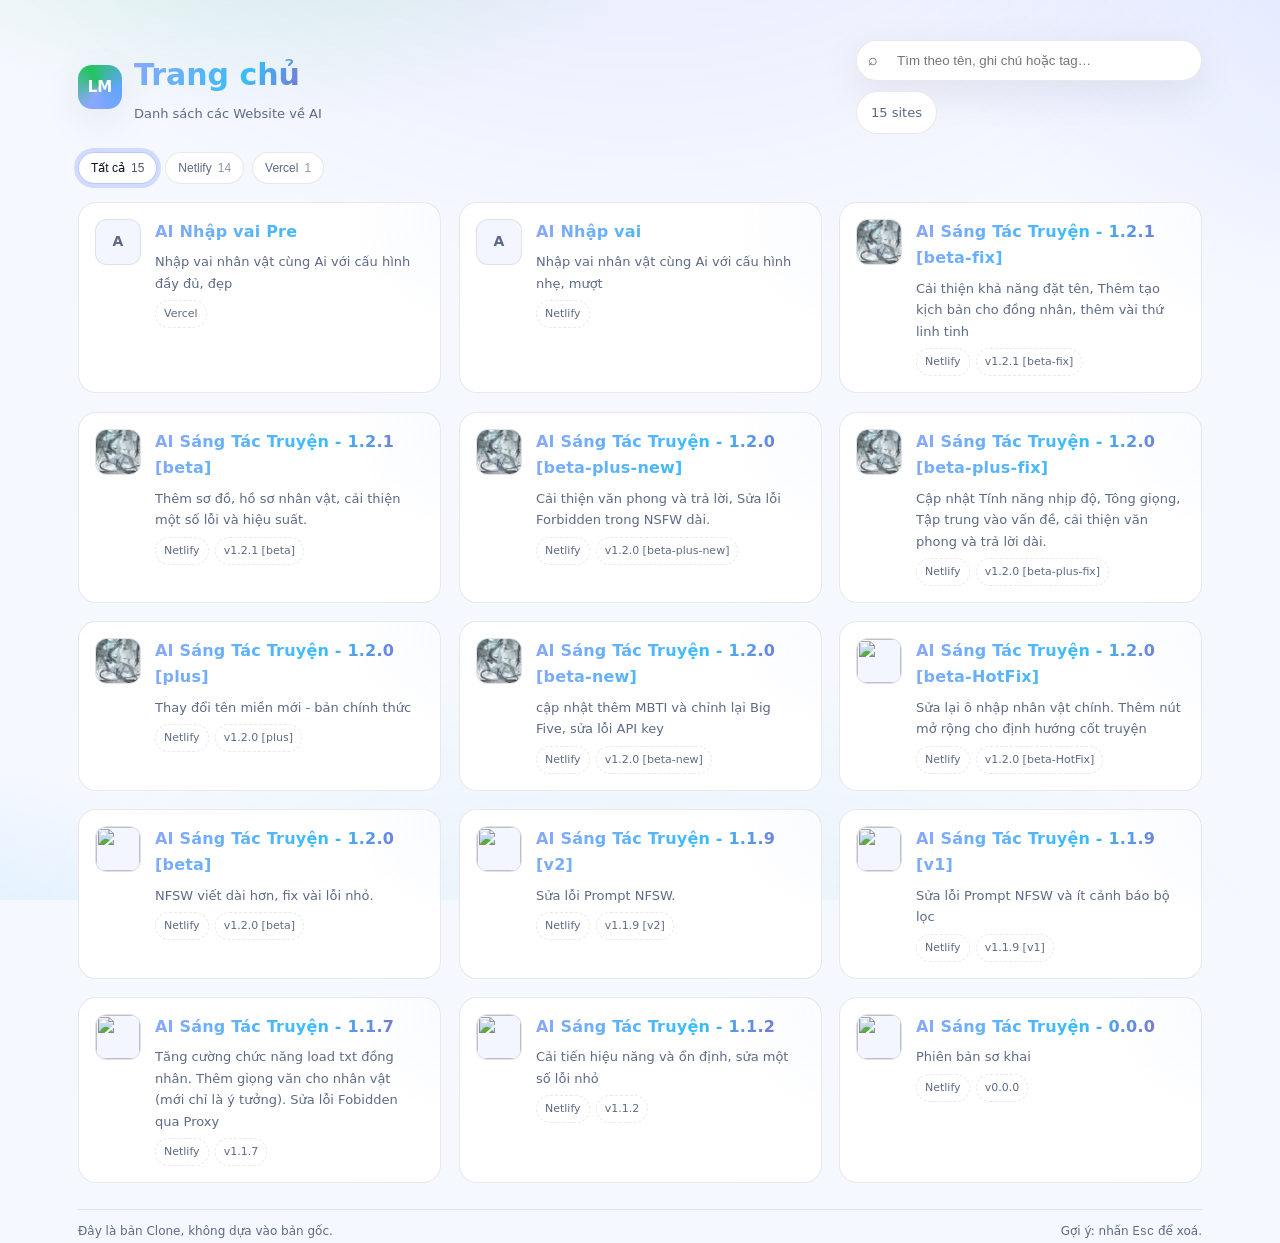
==== commit 9853c9c2: "up" ====
--- a/index.html
+++ b/index.html
@@ -509,6 +509,20 @@
         </a>
       </li>
       <li>
+        <a href="./offline_sites/[1.2.1-beta-fix].ai-sang-tac-truyen-121-beta.netlify.app/ai-sang-tac-truyen-121-beta.netlify.app/index.html"
+          data-note="Cải thiện khả năng đặt tên, Thêm tạo kịch bản cho đồng nhân, thêm vài thứ linh tinh"
+          data-icon="./offline_sites/[1.2.1-beta-fix].ai-sang-tac-truyen-121-beta.netlify.app/ntk918.github.io/my-images/dragon_light.webp">
+          AI Sáng Tác Truyện - 1.2.1 [beta-fix]
+        </a>
+      </li>
+      <li>
+        <a href="./offline_sites/[1.2.1-beta].ai-sang-tac-truyen-beta.netlify.app/ai-sang-tac-truyen-beta.netlify.app/index.html"
+          data-note="Thêm sơ đồ, hồ sơ nhân vật, cải thiện một số lỗi và hiệu suất."
+          data-icon="./offline_sites/[1.2.1-beta].ai-sang-tac-truyen-beta.netlify.app/ntk918.github.io/my-images/dragon_light.webp">
+          AI Sáng Tác Truyện - 1.2.1 [beta]
+        </a>
+      </li>
+      <li>
         <a href="./offline_sites/[1.2.0-beta-plus-new].ai-sang-tac-truyen-beta.netlify.app/ai-sang-tac-truyen-beta.netlify.app/index.html"
           data-note="Cải thiện văn phong và trả lời, Sửa lỗi Forbidden trong NSFW dài."
           data-icon="./offline_sites/[1.2.0-beta-plus-new].ai-sang-tac-truyen-beta.netlify.app/ntk918.github.io/my-images/dragon_light.webp">
